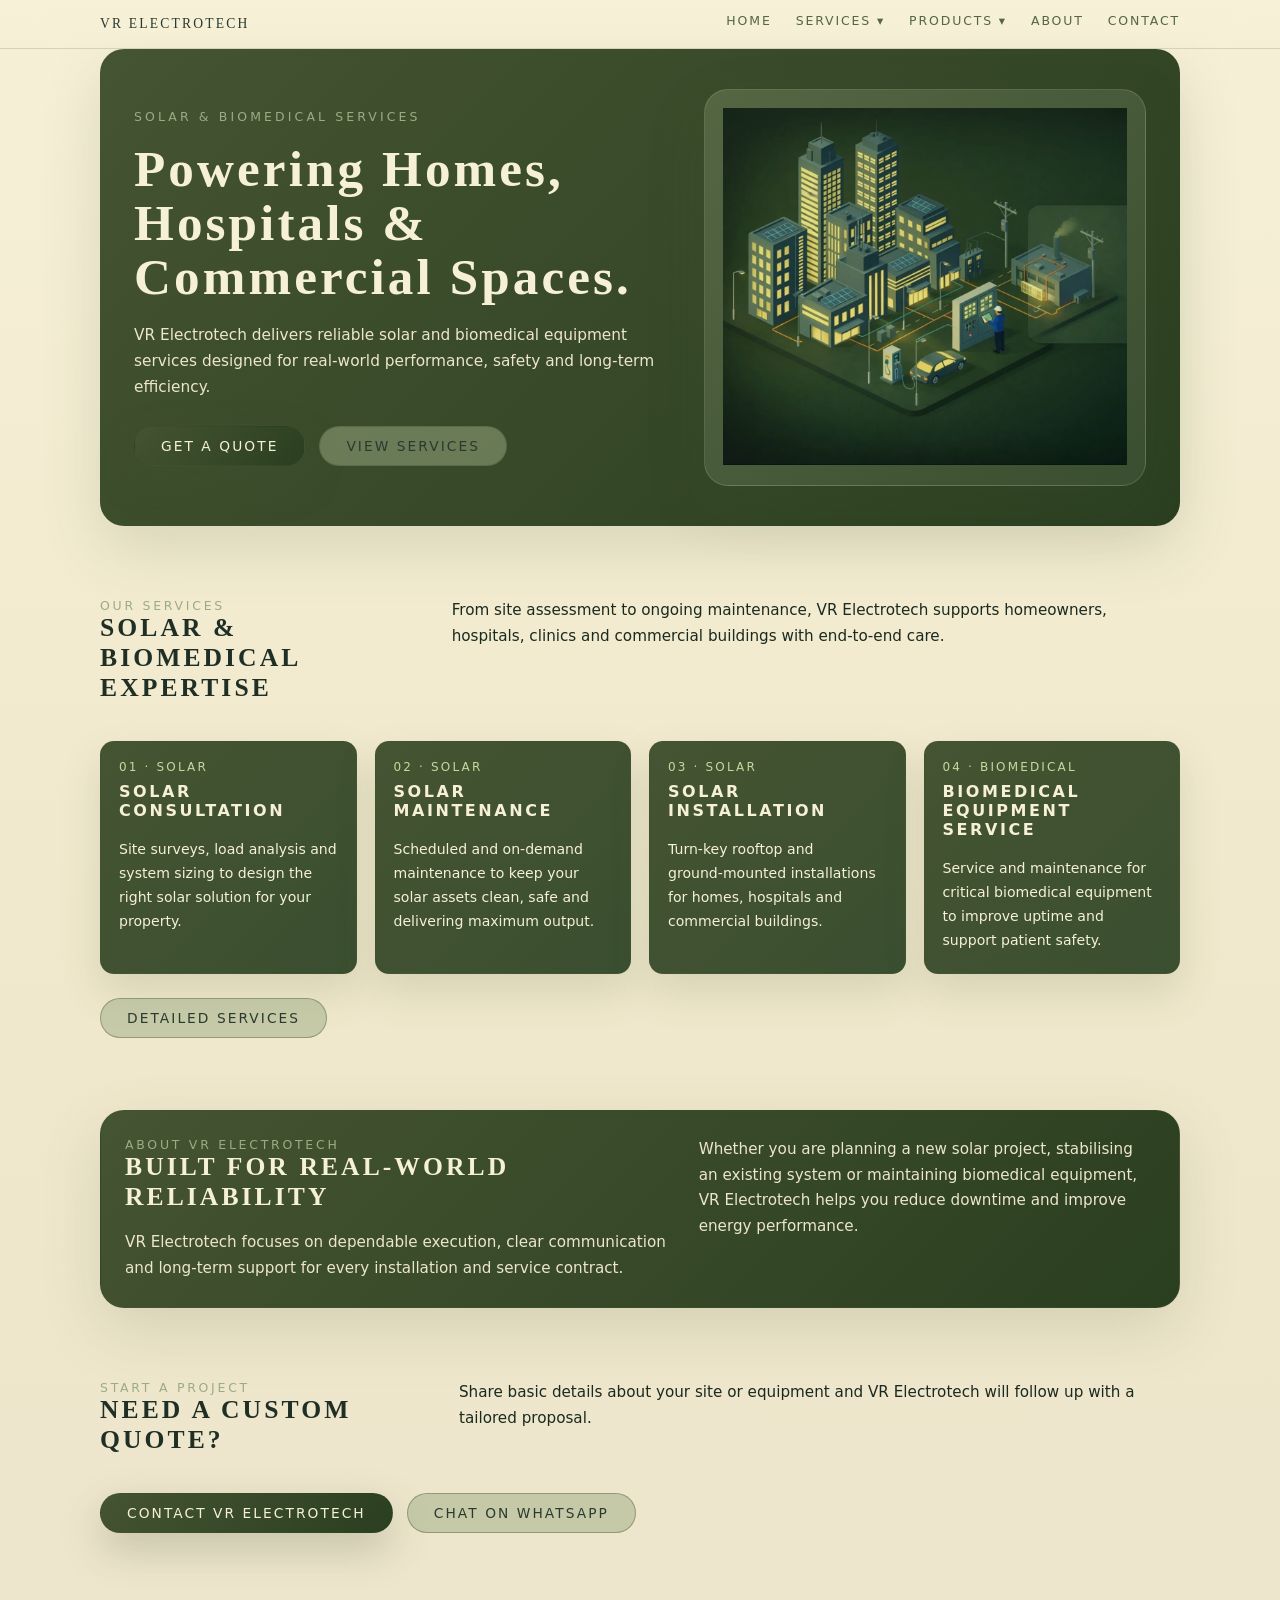
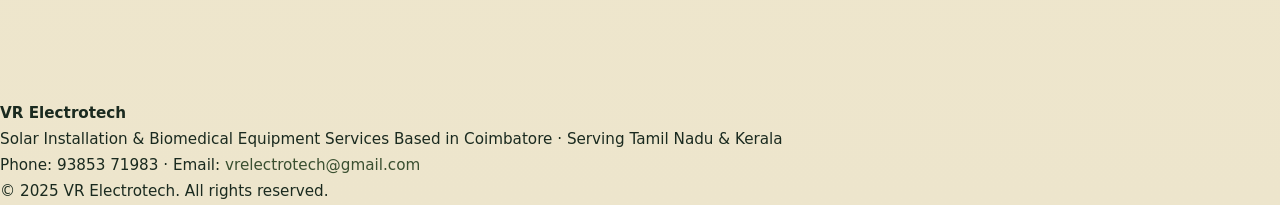
==== index.html @ 3f58ce90 "Update index.html" ====
<!DOCTYPE html>
<html lang="en">
<head>
  <meta charset="UTF-8">
  <title>VR Electrotech | Solar & Biomedical Services</title>
  <meta name="description" content="VR Electrotech is a Coimbatore-based company providing professional solar panel installation, solar maintenance, and biomedical equipment servicing across Tamil Nadu and Kerala.">

<meta name="robots" content="index, follow">

<link rel="stylesheet" href="style.css">
</head>
  <script defer src="/_vercel/insights/script.js"></script>
<body>
  <header>
     <nav>
  <a href="/">VR ELECTROTECH</a>

  <button class="menu-toggle">☰</button>

  <ul> 
    <li><a href="index.html#hero">Home</a></li>

    <!-- Services dropdown -->
    <li class="nav-has-dropdown">
      <a href="index.html#services">Services ▾</a>
      <ul class="nav-dropdown">
        <li><a href="services.html#solar-consultation">Solar Consultation</a></li>
        <li><a href="services.html#solar-maintenance">Solar Maintenance</a></li>
        <li><a href="services.html#solar-installation">Solar Installation</a></li>
        <li><a href="services.html#biomedical-service">Biomedical Equipment Service</a></li>
      </ul>
    </li>

    <!-- Products dropdown -->
    <li class="nav-has-dropdown">
      <a href="products.html">Products ▾</a>
      <ul class="nav-dropdown">
        <li><a href="products.html#solar-power-plant">Solar Power Plant</a></li>
        <li><a href="products.html#solar-panels">Solar Panels</a></li>
        <li><a href="products.html#solar-inverters">Solar Inverters</a></li>
        <li><a href="products.html#hybrid-offgrid">Hybrid / Off-grid Inverters</a></li>
        <li><a href="products.html#mounting-structures">Solar Mounting Structures</a></li>
        <li><a href="products.html#junction-boxes">Solar Junction Boxes</a></li>
        <li><a href="products.html#cables-wires">Cables and Wires</a></li>
        <li><a href="products.html#earthing-lightning">Earthing and Lighting Arrestors</a></li>
        <li><a href="products.html#batteries">Battery / Solar Batteries</a></li>
        <li><a href="products.html#accessories">Accessories</a></li>
      </ul>
    </li>

    <li><a href="index.html#about">About</a></li>
    <li><a href="index.html#contact">Contact</a></li>
  </ul>
</nav>

  </header>

  <main>
    <!-- HERO -->
    <section id="hero" class="reveal">
      <div>
        <div class="hero-text-eyebrow">Solar & Biomedical Services</div>
        <h1>Powering Homes, Hospitals & Commercial Spaces.</h1>
        <p class="hero-subtitle">
          VR Electrotech delivers reliable solar and biomedical equipment services
          designed for real-world performance, safety and long‑term efficiency.
        </p>
        <div class="hero-cta-row">
          <a href="contact.html" class="btn-primary">Get a quote</a>
          <a href="#services" class="btn-outline">View services</a>
        </div>
      </div>

      <div class="hero-media">
        <img src="images/Hero.jpeg" alt="Modern home with rooftop solar panels at dusk">
      </div>
    </section>

    <!-- SERVICES (CREAM PANEL) -->
    <section id="services" class="reveal section-light">
      <div class="section-header">
        <div>
          <div class="section-kicker">Our services</div>
          <h2>Solar & Biomedical Expertise</h2>
        </div>
        <p>
          From site assessment to ongoing maintenance, VR Electrotech supports
          homeowners, hospitals, clinics and commercial buildings with end‑to‑end care.
        </p>
      </div>

      <div class="services-grid">
        <article class="service-card">
          <div class="service-tagline">01 · Solar</div>
          <h3>Solar Consultation</h3>
          <p>
            Site surveys, load analysis and system sizing to design the right solar
            solution for your property.
          </p>
        </article>

        <article class="service-card">
          <div class="service-tagline">02 · Solar</div>
          <h3>Solar Maintenance</h3>
          <p>
            Scheduled and on‑demand maintenance to keep your solar assets clean,
            safe and delivering maximum output.
          </p>
        </article>

        <article class="service-card">
          <div class="service-tagline">03 · Solar</div>
          <h3>Solar Installation</h3>
          <p>
            Turn‑key rooftop and ground‑mounted installations for homes, hospitals
            and commercial buildings.
          </p>
        </article>

        <article class="service-card">
          <div class="service-tagline">04 · Biomedical</div>
          <h3>Biomedical Equipment Service</h3>
          <p>
            Service and maintenance for critical biomedical equipment to improve
            uptime and support patient safety.
          </p>
        </article>
      </div>

      <div style="margin-top:24px;">
        <a href="services.html" class="btn-outline">Detailed services</a>
      </div>
    </section>

    <!-- ABOUT PREVIEW (DARK PANEL) -->
    <section id="about" class="reveal">
      <div class="content-block">
        <div>
          <div class="section-kicker">About VR Electrotech</div>
          <h2>Built for Real‑world Reliability</h2>
          <p>
            VR Electrotech focuses on dependable execution, clear communication
            and long‑term support for every installation and service contract.
          </p>
        </div>
        <div>
          <p>
            Whether you are planning a new solar project, stabilising an existing
            system or maintaining biomedical equipment, VR Electrotech helps you
            reduce downtime and improve energy performance.
          </p>
        </div>
      </div>
    </section>

    <!-- CTA / CONTACT PREVIEW -->
    <section id="contact" class="reveal section-light">
      <div class="section-header">
        <div>
          <div class="section-kicker">Start a project</div>
          <h2>Need a custom quote?</h2>
        </div>
        <p>
          Share basic details about your site or equipment and VR Electrotech will
          follow up with a tailored proposal.
        </p>
      </div>
      <div class="hero-cta-row">
        <a href="contact.html" class="btn-primary">Contact VR Electrotech</a>
        <a href="https://wa.me/919385371983" target="_blank" rel="noopener" class="btn-outline">
          Chat on WhatsApp
        </a>
      </div>
    </section>
  </main>
 <script src="script.js"></script>
  
   
  <footer>

<p><strong>VR Electrotech</strong></p>

<p>
Solar Installation & Biomedical Equipment Services  
Based in Coimbatore · Serving Tamil Nadu & Kerala
</p>

<p>
Phone: 93853 71983 · Email: <a href="mailto:vrelectrotech@gmail.com">vrelectrotech@gmail.com</a>
</p>

<p>© 2025 VR Electrotech. All rights reserved.</p>

</footer>
 
  <script>
document.addEventListener("DOMContentLoaded", function () {

  const toggle = document.querySelector(".menu-toggle");
  const menu = document.querySelector("nav > ul");

  if(toggle && menu){
    toggle.addEventListener("click", function(){
      menu.classList.toggle("closed");
    });
  }

});
</script>
</body>
</html>
---- style.css ----
/* ===== Base reset ===== */
*,
*::before,
*::after {
  box-sizing: border-box;
  margin: 0;
  padding: 0;
}


/* ===== Color system (Cream + Deep Olive Green) ===== */
:root {
  /* Backgrounds - Light Cream */
  --bg: #F6F0D7;
  --bg-soft: #F0E8CC;
  --panel-light: #F6F0D7;
  --panel-soft: #EDE5CC;

  /* Cards - Deep Olive Green */
  --card: #455432;
  --card-soft: #556643;

  /* Accent */
  --accent: #9CAB84;
  --accent-soft: rgba(156, 171, 132, 0.16);

  /* Text */
  --text-main: #3a4942;
  --text-soft: #556643;
  --text-muted: #9CAB84;
  --text-dark: #2a3a2f;
  --text-strong: #1a2a1f;

  /* Borders & shapes */
  --border-subtle: rgba(69, 84, 50, 0.12);
  --radius-lg: 24px;
  --radius-md: 14px;
  --radius-pill: 999px;
  --shadow-soft: 0 22px 60px rgba(69, 84, 50, 0.15);
  --container: 1120px;
}


html {
  scroll-behavior: smooth;
}


body {
  font-family: system-ui, -apple-system, BlinkMacSystemFont, "SF Pro Text",
    "Segoe UI", sans-serif;
  background: linear-gradient(
    180deg,
    #F6F0D7 0%,
    #F0E8CC 55%,
    #EDE5CC 100%
  );
  color: var(--text-dark);
  min-height: 100vh;
}


/* ===== Layout ===== */
header {
  position: sticky;
  top: 0;
  z-index: 9999;
  backdrop-filter: blur(18px);
  background: linear-gradient(
    to bottom,
    rgba(246, 240, 215, 0.96),
    rgba(246, 240, 215, 0.8),
    transparent
  );
  border-bottom: 1px solid rgba(69, 84, 50, 0.2);
}


nav {
  max-width: var(--container);
  margin: 0 auto;
  padding: 12px 20px;
  display: flex;
  align-items: center;
  justify-content: flex-start;
}


nav > a {
  font-family: "Georgia", "Times New Roman", serif;
  letter-spacing: 0.18em;
  font-size: 0.9rem;
  text-transform: uppercase;
  color: var(--text-dark);
  text-decoration: none;
}


nav ul {
  list-style: none;
  display: flex;
  gap: 28px;
  font-size: 0.9rem;
}


nav ul li {
  position: relative;
}


nav ul a {
  color: #556643;
  text-decoration: none;
  position: relative;
  padding-bottom: 4px;
  text-transform: uppercase;
  letter-spacing: 0.15em;
  font-size: 0.78rem;
}


nav ul a::after {
  content: "";
  position: absolute;
  left: 0;
  bottom: 0;
  width: 0;
  height: 2px;
  background: linear-gradient(90deg, #556643, #9CAB84);
  transition: width 0.28s ease;
}


nav ul a:hover::after {
  width: 100%;
}


nav ul a.nav-active {
  color: #2A3F20;
}


nav ul a.nav-active::after {
  width: 100%;
}


/* ===== Nav dropdown (Services & Products) ===== */
.nav-has-dropdown {
  position: relative;
  z-index: 101;
  padding-bottom: 8px;
}


/* single, final definition of dropdown base styles */
.nav-has-dropdown > .nav-dropdown {
  position: absolute;
  top: 100%;
  left: 0;
  background: #F6F0D7;
  border-radius: 10px;
  box-shadow: 0 14px 35px rgba(69, 84, 50, 0.15);
  padding: 10px 0;
  list-style: none;
  min-width: 220px;
  border: 1px solid rgba(69, 84, 50, 0.15);
  z-index: 10000;
  margin-top: 8px;
  overflow: visible;

  /* hover/visibility handling */
  display: block;        /* always in flow; we only fade it */
  opacity: 0;
  visibility: hidden;
  pointer-events: none;
  transition: opacity 0.2s ease, visibility 0.2s ease;
}


 


.nav-dropdown li {
  padding: 0;
}


.nav-dropdown a {
  display: block;
  padding: 10px 18px;
  color: #2a3a2f;
  font-size: 0.8rem;
  letter-spacing: 0.08em;
  text-transform: none;
  text-decoration: none;
  transition: background 0.15s ease;
}


.nav-dropdown a::after {
  content: none !important;
}


.nav-dropdown a:hover {
  background: #F0E8CC;
  color: #2A3F20;
}


main {
  max-width: var(--container);
  margin: 0 auto 72px;
  padding: 0 20px 40px;
  position: relative;
  z-index: 1;
  overflow: visible;
}


section {
  margin-bottom: 72px;
  position: relative;
  z-index: 1;
  overflow: visible;
}


/* ===== Hero (olive green block on cream) ===== */
#hero {
  display: grid;
  grid-template-columns: minmax(0, 1.2fr) minmax(0, 1fr);
  gap: 40px;
  align-items: center;
  background: linear-gradient(135deg, #455432 0%, #2A3F20 100%);
  border-radius: var(--radius-lg);
  padding: 40px 34px;
  color: #F6F0D7;
  box-shadow: var(--shadow-soft);
}


.hero-text-eyebrow {
  font-size: 0.78rem;
  letter-spacing: 0.25em;
  text-transform: uppercase;
  color: #9CAB84;
  margin-bottom: 18px;
}


h1 {
  font-family: "Georgia", "Times New Roman", serif;
  font-size: clamp(2.7rem, 4vw, 3.6rem);
  line-height: 1.05;
  letter-spacing: 0.06em;
  margin-bottom: 18px;
  color: #F6F0D7;
}


.hero-subtitle {
  font-size: 0.96rem;
  color: #EDE5CC;
  max-width: 34rem;
  line-height: 1.7;
  margin-bottom: 26px;
}


.hero-cta-row {
  display: flex;
  flex-wrap: wrap;
  gap: 14px;
  align-items: center;
}


/* Hero media card */
.hero-media {
  border-radius: var(--radius-lg);
  overflow: hidden;
  background: linear-gradient(135deg, #556643 0%, #3A4F30 100%);
  border: 1px solid rgba(246, 240, 215, 0.15);
  box-shadow: var(--shadow-soft);
  min-height: 260px;
  display: flex;
  align-items: flex-end;
  padding: 18px 18px 20px;
}


.hero-media img {
  width: 100%;
  height: 100%;
  object-fit: cover;
  opacity: 0.88;
}


/* ===== Headings & text ===== */
h2 {
  font-family: "Georgia", "Times New Roman", serif;
  font-size: 1.6rem;
  letter-spacing: 0.12em;
  text-transform: uppercase;
  margin-bottom: 18px;
  color: #2a3a2f;
}


h3 {
  font-size: 1rem;
  letter-spacing: 0.16em;
  text-transform: uppercase;
  margin-bottom: 10px;
  color: #2a3a2f;
}


p {
  font-size: 0.95rem;
  line-height: 1.7;
  color: var(--text-strong);
}


/* Links (Gmail, nav, etc.) with underline animation */
a {
  color: #3A4F30;
  text-decoration: none;
  position: relative;
  transition: color 0.2s ease;
}


a::after {
  content: "";
  position: absolute;
  left: 0;
  bottom: -2px;
  width: 0;
  height: 1px;
  background: currentColor;
  transition: width 0.2s ease;
}


a:hover {
  color: #455432;
}


a:hover::after {
  width: 100%;
}


/* ===== Buttons with micro-interactions ===== */
.btn-primary,
.btn-outline {
  position: relative;
  display: inline-flex;
  align-items: center;
  justify-content: center;
  padding: 11px 26px;
  border-radius: var(--radius-pill);
  font-size: 0.86rem;
  letter-spacing: 0.15em;
  text-transform: uppercase;
  border: 1px solid transparent;
  text-decoration: none;
  cursor: pointer;
  transition:
    transform 0.22s ease,
    box-shadow 0.22s ease,
    background 0.22s ease,
    color 0.22s ease;
  overflow: hidden;
}


/* Glow / lift on hover */
.btn-primary {
  background: linear-gradient(135deg, #455432, #2A3F20);
  color: #F6F0D7;
  box-shadow: 0 16px 40px rgba(69, 84, 50, 0.25);
}


.btn-primary::after {
  content: "";
  position: absolute;
  inset: 0;
  background: radial-gradient(circle at 0 0, rgba(246, 240, 215, 0.2), transparent 55%);
  opacity: 0;
  transition: opacity 0.25s ease;
}


.btn-primary:hover {
  transform: translateY(-2px) scale(1.01);
  box-shadow: 0 22px 60px rgba(69, 84, 50, 0.3);
}


.btn-primary:hover::after {
  opacity: 1;
}


/* Outline button with soft fill on hover */
.btn-outline {
  background: rgba(156, 171, 132, 0.5);
  color: #2a3a2f;
  border-color: rgba(69, 84, 50, 0.4);
  box-shadow: 0 0 0 0 rgba(69, 84, 50, 0.05);
}


.btn-outline:hover {
  background: rgba(156, 171, 132, 0.8);
  border-color: rgba(69, 84, 50, 0.7);
  transform: translateY(-1px);
  box-shadow: 0 14px 30px rgba(69, 84, 50, 0.15);
}


/* ===== Services grid (olive green cards) ===== */
.services-grid {
  display: grid;
  grid-template-columns: repeat(4, minmax(0, 1fr));
  gap: 18px;
}


.service-card {
  background: linear-gradient(135deg, #455432 0%, #3A4F30 100%);
  border-radius: var(--radius-md);
  border: 1px solid rgba(69, 84, 50, 0.3);
  padding: 18px 18px 20px;
  display: flex;
  flex-direction: column;
  gap: 8px;
  position: relative;
  overflow: hidden;
  color: #F6F0D7;
  box-shadow: 0 18px 40px rgba(69, 84, 50, 0.15);
  transition: transform 0.22s ease, box-shadow 0.22s ease, border-color 0.22s ease;
}


.service-card::before {
  content: "";
  position: absolute;
  inset: -30%;
  background: radial-gradient(circle at top left, rgba(246, 240, 215, 0.1), transparent 55%);
  opacity: 0;
  transition: opacity 0.3s ease;
}


.service-card:hover::before {
  opacity: 1;
}


/* card hover motion */
.service-card:hover {
  transform: translate3d(0, -3px, 0) scale(1.02);
  box-shadow: 0 26px 60px rgba(69, 84, 50, 0.25);
  border-color: rgba(156, 171, 132, 0.4);
}


/* brighter service headings & tags */
.service-card h3 {
  color: #F6F0D7;
}


.service-card p {
  font-size: 0.88rem;
  color: #F6F0D7;
}


.service-card ul {
  margin-top: 6px;
  padding-left: 18px;
  font-size: 0.85rem;
  color: #F6F0D7;
}


.service-card li {
  margin-bottom: 4px;
}


.service-tagline {
  font-size: 0.75rem;
  letter-spacing: 0.18em;
  text-transform: uppercase;
  color: #C5D89D;
}


/* ===== Dark content blocks for about / contact panels ===== */
.content-block {
  background: linear-gradient(135deg, #455432 0%, #2A3F20 100%);
  border-radius: var(--radius-lg);
  border: 1px solid rgba(69, 84, 50, 0.3);
  padding: 26px 24px;
  display: grid;
  grid-template-columns: minmax(0, 1.2fr) minmax(0, 1fr);
  gap: 26px;
  color: #F6F0D7;
  box-shadow: var(--shadow-soft);
}


.content-block p,
.content-block li {
  color: #F6F0D7;
}


/* ===== Section header utility ===== */
.section-header {
  display: flex;
  justify-content: space-between;
  align-items: flex-start;
  margin-bottom: 20px;
  gap: 18px;
}


.section-kicker {
  font-size: 0.78rem;
  letter-spacing: 0.22em;
  text-transform: uppercase;
  color: var(--text-muted);
}


/* ===== Forms ===== */
form {
  display: grid;
  gap: 16px;
  max-width: 520px;
  margin-top: 12px;
}


/* OPTIONAL: if your product page has a wrapper, keep it below header */
.product-page,
.product-wrapper,
.product-section {
  position: relative;
  z-index: 1;
  overflow: visible;
}


 


/* ===== Form label visibility fix (ONLY labels) ===== */
label {
  color: #3a4942;
}


/* ===== Contact page text visibility — FINAL FIX (TEXT ONLY) ===== */

/* Form labels */
label {
  color: #2a3a2f;
}


/* Right-side contact text (phone, email, location) */
.content-block p,
.content-block li,
.content-block a {
  color: #2a3a2f;
}


/* Section headings like SEND A MESSAGE / DIRECT CONTACT */
section h2,
section h3 {
  color: #1f2f25;
}


/* ===== Contact form alignment fix ===== */
form {
  display: grid;
  grid-template-columns: 160px 1fr;
  gap: 16px 18px;
  align-items: center;
}


/* Labels */
form label {
  justify-self: start;
}


/* Inputs, selects, textarea */
form input,
form select,
form textarea {
  width: 100%;
  justify-self: stretch;
}


/* Make textarea span full width */
form textarea {
  grid-column: 2 / -1;
  min-height: 120px;
}


/* Project Details label aligns with textarea top */
form label[for*="message"],
form label[for*="project"] {
  align-self: start;
  margin-top: 6px;
}


/* Button spans full width */
form button,
form .btn-primary {
  grid-column: 1 / -1;
  margin-top: 12px;
}


/* ===== FINAL dropdown stability override ===== */

 


/* ===== ABOUT section text contrast fix ===== */
#about,
#about h1,
#about h2,
#about h3 {
  color: #F6F0D7;
}


#about p {
  color: #EDE5CC;
}


/* =========================================================
   PRODUCTS – 4-COLUMN INTERACTIVE GRID
========================================================= */

/* Category block wrapper on products.html */
.product-section {
  margin-bottom: 56px;
}

/* Category heading + short text */
.product-section-header {
  display: flex;
  justify-content: space-between;
  align-items: flex-end;
  gap: 16px;
  margin-bottom: 20px;
}

.product-section-header h2 {
  margin-bottom: 4px;
}

/* 4-column grid desktop, responsive below */
.products-grid {
  display: grid;
  grid-template-columns: repeat(4, minmax(0, 1fr));
  gap: 22px;
}

/* Product card tile */
.product-card {
  background: #F6F0D7;
  border-radius: 18px;
  border: 1px solid rgba(69, 84, 50, 0.18);
  overflow: hidden;
  box-shadow: 0 8px 24px rgba(69, 84, 50, 0.14);
  display: flex;
  flex-direction: column;
  transition:
    transform 0.22s ease,
    box-shadow 0.22s ease,
    border-color 0.22s ease,
    translate 0.22s ease;
}

/* Hover interaction: lift + slight scale */
.product-card:hover {
  transform: scale(1.02);
  translate: 0 -4px;
  box-shadow: 0 18px 40px rgba(69, 84, 50, 0.26);
  border-color: rgba(156, 171, 132, 0.6);
}

/* Image area at top of card */
.product-image {
  width: 100%;
  aspect-ratio: 4 / 3;
  background: #C5D89D;
  overflow: hidden;
}

.product-image img {
  width: 100%;
  height: 100%;
  object-fit: cover;
  display: block;
  transition: transform 0.4s ease;
}

/* Slight zoom on hover */
.product-card:hover .product-image img {
  transform: scale(1.06);
}

/* Card body (title + description + button) */
.product-body {
  padding: 14px 16px 16px;
  display: flex;
  flex-direction: column;
  gap: 8px;
}

.product-title {
  font-size: 0.95rem;
  letter-spacing: 0.06em;
  text-transform: uppercase;
  color: #2a3a2f;
}

.product-desc {
  font-size: 0.88rem;
  color: #3a4942;
}

/* Get quote button styled as primary CTA */
.product-body .product-whatsapp-btn {
  margin-top: 8px;
  align-self: flex-start;
  padding: 8px 18px;
  font-size: 0.75rem;
}

/* Responsive: 2 columns on tablet, 1 on mobile */
@media (max-width: 960px) {
  .products-grid {
    grid-template-columns: repeat(2, minmax(0, 1fr));
  }
}

@media (max-width: 640px) {
  .products-grid {
    grid-template-columns: 1fr;
  }
}

/* =========================================================
   QUOTE MODALS (OVERRIDES ONLY – DO NOT TOUCH OTHER FORMS)
========================================================= */

/* Modal backdrop */
.quote-modal {
  position: fixed;
  inset: 0;
  background: rgba(42, 63, 32, 0.55);
  display: none;
  justify-content: center;
  align-items: center;
  z-index: 10000;
}

/* Modal box */
.quote-modal-content {
  background: var(--panel-light);
  border-radius: var(--radius-md);
  box-shadow: var(--shadow-soft);
  padding: 22px 22px 24px;
  width: 100%;
  max-width: 460px;
  position: relative;
}

/* Modal heading */
.quote-modal-content h3 {
  margin-bottom: 14px;
  font-size: 1rem;
  letter-spacing: 0.14em;
  text-transform: uppercase;
  color: var(--text-dark);
}

/* Close button */
.quote-close {
  position: absolute;
  top: 12px;
  right: 14px;
  font-size: 22px;
  cursor: pointer;
  color: var(--text-soft);
}

.quote-close:hover {
  color: var(--text-strong);
}

/* IMPORTANT: override global form grid INSIDE modals */
.quote-modal-content form {
  display: grid;
  grid-template-columns: 1fr;
  gap: 14px;
  margin-top: 6px;
}

/* Labels */
.quote-modal-content label {
  font-size: 0.85rem;
  color: var(--text-dark);
  display: flex;
  flex-direction: column;
  gap: 4px;
}

/* Inputs */
.quote-modal-content input,
.quote-modal-content select,
.quote-modal-content textarea {
  padding: 8px 10px;
  border-radius: 8px;
  border: 1px solid var(--border-subtle);
  font-size: 0.85rem;
  background: #fff;
}

/* Textarea */
.quote-modal-content textarea {
  min-height: 90px;
  resize: vertical;
}

/* Submit button full width */
.quote-modal-content button {
  width: 100%;
  margin-top: 8px;
}

/* ===== Mobile / Tablet Responsive Enhancements ===== */
@media (max-width: 900px) {

  /* Container spacing */
  main {
    margin: 20px auto 48px;
    padding: 0 16px 32px;
  }

  section {
    margin-bottom: 48px;
    padding: 0; /* you already add padding below for <=768px */
  }

  /* Hero: stack text + image */
  #hero {
    grid-template-columns: 1fr;
    padding: 26px 20px;
    text-align: left; /* or center if you prefer */
    gap: 22px;
  }

  .hero-cta-row {
    justify-content: flex-start;
  }

  /* Services: 2 columns on small tablets */
  .services-grid {
    grid-template-columns: repeat(2, minmax(0, 1fr));
  }

  /* Content blocks: stack columns */
  .content-block {
    grid-template-columns: 1fr;
  }

  .section-header {
    flex-direction: column;
    align-items: flex-start;
  }

  /* Contact form: single column */
  form {
    grid-template-columns: 1fr;
  }
  form textarea {
    grid-column: 1 / -1;
  }
  form button,
  form .btn-primary {
    grid-column: 1 / -1;
  }
}

@media (max-width: 640px) {

  /* Nav: stack logo and links, center them */
  nav {
    flex-direction: column;
    align-items: flex-start;
    gap: 10px;
  }

  nav ul {
    width: 100%;
    flex-direction: row;
    flex-wrap: wrap;
    gap: 12px;
  }

  nav ul li {
    margin-bottom: 0;
  }

  /* Hero headings smaller on very small phones */
  h1 {
    font-size: 1.8rem;
  }

  h2 {
    font-size: 1.3rem;
  }

  /* Services: 1 column on phones */
  .services-grid {
    grid-template-columns: 1fr;
  }

  /* Product grid (you already do this for 640px, keep it) */
  /* .products-grid { grid-template-columns: 1fr; } */
}


/* ===== Strong mobile layout (phones) ===== */
@media (max-width: 640px) {

  body {
    font-size: 15px;
  }

  header {
    position: static;           /* avoid sticky header eating space */
  }

  nav {
    max-width: 100%;
    padding: 12px 16px;
    flex-direction: column;
    align-items: flex-start;
    gap: 8px;
  }

  nav > a {
    font-size: 0.8rem;
    letter-spacing: 0.14em;
  }

  nav ul {
    width: 100%;
    flex-wrap: wrap;
    gap: 10px;
  }

  nav ul a {
    font-size: 0.7rem;
    letter-spacing: 0.12em;
    padding-bottom: 2px;
  }

  main {
    max-width: 100%;
    margin: 16px auto 40px;
    padding: 0 14px 32px;
  }

  section {
    margin-bottom: 40px;
    padding: 0;
  }

  /* Hero block: full‑width card with softer padding */
  #hero {
    grid-template-columns: 1fr;
    padding: 20px 16px 22px;
    gap: 18px;
    border-radius: 18px;
  }

  .hero-subtitle {
    font-size: 0.9rem;
  }

  .hero-cta-row {
    justify-content: flex-start;
    gap: 10px;
  }

  .btn-primary,
  .btn-outline {
    padding: 9px 18px;
    font-size: 0.7rem;
    letter-spacing: 0.12em;
  }

  /* Services: single column cards with tighter spacing */
  .services-grid {
    grid-template-columns: 1fr;
    gap: 12px;
  }

  .service-card {
    padding: 14px 14px 16px;
    border-radius: 14px;
  }

  /* Content blocks (about/contact) */
  .content-block {
    grid-template-columns: 1fr;
    padding: 18px 16px 20px;
    border-radius: 18px;
  }

  .section-header {
    flex-direction: column;
    gap: 10px;
  }

  h1 {
    font-size: 1.6rem;
  }

  h2 {
    font-size: 1.2rem;
  }

  h3 {
    font-size: 0.9rem;
    letter-spacing: 0.12em;
  }

  p {
    font-size: 0.9rem;
    line-height: 1.6;
  }

  /* Contact form: simple single column */
  form {
    grid-template-columns: 1fr;
    gap: 12px;
  }

  form label {
    font-size: 0.85rem;
  }

  form textarea {
    grid-column: 1 / -1;
    min-height: 110px;
  }

  form button,
  form .btn-primary {
    grid-column: 1 / -1;
    width: 100%;
  }
}
/* Desktop: keep hover behavior */
@media (min-width: 769px) {
  .nav-has-dropdown:hover > .nav-dropdown {
    opacity: 1;
    visibility: visible;
    pointer-events: auto;

  }
}

/* Mobile: show dropdown when parent has .open (from JS) */
@media (max-width: 768px) {
  .nav-has-dropdown > .nav-dropdown {
    position: static;          /* stack under link */
    margin-top: 6px;
    box-shadow: none;
    opacity: 0;
    visibility: hidden;
    pointer-events: none;

  }

  .nav-has-dropdown.open > .nav-dropdown {
    opacity: 1;
    visibility: visible;
    pointer-events: auto;
  }
}

/* ===== All desktop / laptop (including fullscreen) ===== */
@media (min-width: 769px) {
  header {
    position: sticky;
  }

  nav {
    max-width: var(--container);
    margin: 0 auto;
    padding: 12px 20px; /* slimmer than 18px */
    flex-direction: row;
    align-items: center;
    justify-content: flex-start;
  }

  nav > a {
    font-size: 0.85rem;
    letter-spacing: 0.16em;
  }

  nav ul {
    gap: 24px;
    margin-left: auto;
  }

  main {
    margin: 0 auto 56px;  /* less gap above hero */
  }
}

/* ===== Phones & small tablets ===== */
@media (max-width: 768px) {
  header {
    position: static;
  }

  nav {
    max-width: 100%;
    padding: 10px 14px;
    flex-direction: column;
    align-items: flex-start;
    gap: 4px;
  }

  nav > a {
    font-size: 0.8rem;
    letter-spacing: 0.14em;
  }

  nav ul {
    width: 100%;
    flex-wrap: nowrap;
    justify-content: flex-start;
    gap: 12px;
  }

  main {
    max-width: 100%;
    margin: 0px auto 40px;
    padding: 0 14px 32px;
  }
}
main > section:first-child {
  margin-top: 0;
}


/* ===== CLEAN MOBILE NAVBAR FIX ===== */

@media (max-width:768px){

  header{
    position:relative;
  }

  nav{
    display:flex;
    flex-direction:column;
    align-items:flex-start;
    padding:12px 16px;
    gap:6px;
  }

  nav > a{
    font-size:0.85rem;
    letter-spacing:0.15em;
  }

  nav ul{
    width:100%;
    display:flex;
    flex-wrap:wrap;
    gap:10px;
    margin:0;
    padding:0;
    justify-content:flex-start;
}

  nav ul li{
    flex:0 0 auto;
  }

  nav ul a{
    font-size:0.75rem;
    letter-spacing:0.12em;
  }

  main{
    margin-top:0 !important;
    padding-top:0 !important;
  }

}


/* ===== FINAL MOBILE FIX ===== */

@media (max-width:768px){

  header{
    position:relative;
  }

  nav{
    display:flex;
    flex-direction:column;
    align-items:flex-start;
    padding:10px 14px;
    gap:4px;
  }

  nav ul{
    width:100%;
    display:flex;
    flex-wrap:wrap;
    gap:8px;
    justify-content:flex-start;
  }

  nav ul li{
    flex:0 0 auto;
  }

  nav ul a{
    font-size:0.75rem;
  }

  main{
    margin-top:0 !important;
    padding-top:0 !important;
  }

}


/* ===== MOBILE NAVBAR HARD FIX ===== */

@media (max-width:768px){

  nav{
    flex-direction:column !important;
    align-items:flex-start !important;
    gap:4px !important;
    padding:10px 14px !important;
  }

  nav ul{
    display:flex !important;
    flex-wrap:wrap !important;
    gap:8px !important;
    justify-content:flex-start !important;
    width:100% !important;
  }

  nav ul li{
    flex:0 0 auto !important;
  }

  nav ul a{
    font-size:0.75rem !important;
  }

  main{
    margin-top:0 !important;
    padding-top:0 !important;
  }

}
@media (max-width:768px){

.nav-has-dropdown:hover > .nav-dropdown,
.nav-has-dropdown:focus-within > .nav-dropdown{
  opacity:1;
  visibility:visible;
  pointer-events:auto;
}

.nav-has-dropdown > .nav-dropdown{
  position:absolute;
  top:100%;
  left:0;
}

}
@media (max-width:768px){

.nav-has-dropdown > .nav-dropdown{
  position:absolute;
  top:100%;
  left:0;
  opacity:0;
  visibility:hidden;
  pointer-events:none;
}

.nav-has-dropdown:active > .nav-dropdown{
  opacity:1;
  visibility:visible;
  pointer-events:auto;
}

}

/* hide hamburger on desktop */
.menu-toggle{
  display:none;
}

/* mobile navbar */
@media (max-width:768px){

  .menu-toggle{
    display:block;
    font-size:24px;
    background:none;
    border:none;
    cursor:pointer;
    line-height:1;
    margin-left:auto;
  }

  nav{
    flex-wrap:wrap;
  }

  nav ul{
    width:100%;
    display:none;
    flex-direction:column;
    gap:10px;
    margin-top:10px;
  }

  nav ul.active{
    display:flex;
  }

}

/* ===== MOBILE MENU FIX ===== */

@media (max-width:768px){

  nav ul{
    display:none;
    flex-direction:column;
    gap:10px;
    width:100%;
  }

  nav ul.active{
    display:flex;
  }

}
/* ===== FORCE MOBILE MENU BEHAVIOR ===== */

@media (max-width:768px){

  /* hide menu by default */
  nav ul{
    display:none !important;
  }

  /* show when hamburger is clicked */
  nav ul.active{
    display:flex !important;
    flex-direction:column;
    gap:10px;
    width:100%;
  }

}


/* ===== MOBILE MENU TOGGLE ===== */

@media (max-width:768px){

nav ul{
  display:flex !important;
  flex-direction:column;
  gap:10px;
}

nav ul.closed{
  display:none !important;
}

}
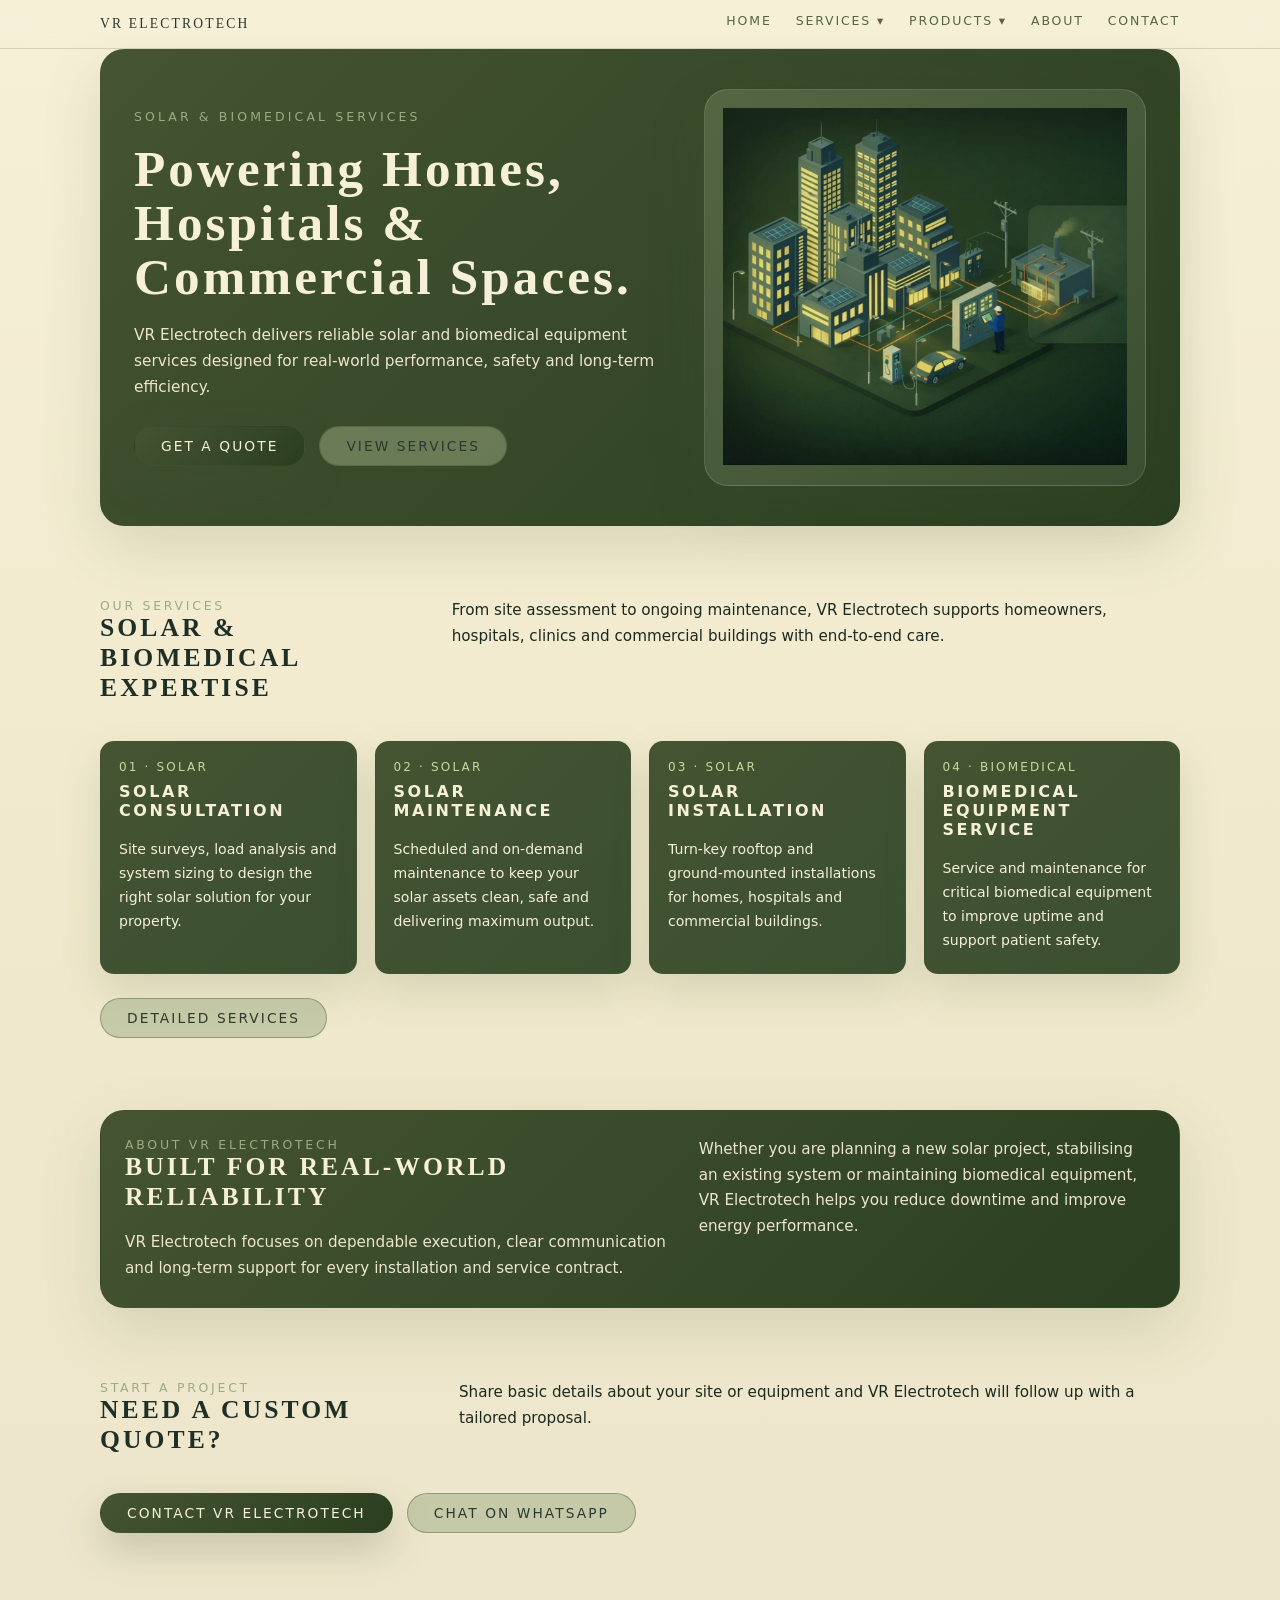
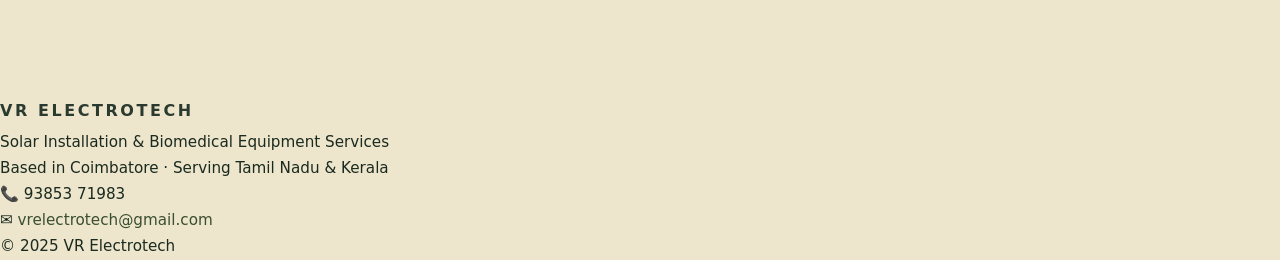
==== commit 70b5635c: "Update index.html" ====
--- a/index.html
+++ b/index.html
@@ -176,20 +176,26 @@
  <script src="script.js"></script>
   
    
-  <footer>
-
-<p><strong>VR Electrotech</strong></p>
-
-<p>
-Solar Installation & Biomedical Equipment Services  
-Based in Coimbatore · Serving Tamil Nadu & Kerala
-</p>
-
-<p>
-Phone: 93853 71983 · Email: <a href="mailto:vrelectrotech@gmail.com">vrelectrotech@gmail.com</a>
-</p>
-
-<p>© 2025 VR Electrotech. All rights reserved.</p>
+ <footer class="site-footer">
+
+<div class="footer-inner">
+
+<div class="footer-brand">
+<h3>VR Electrotech</h3>
+<p>Solar Installation & Biomedical Equipment Services</p>
+<p>Based in Coimbatore · Serving Tamil Nadu & Kerala</p>
+</div>
+
+<div class="footer-contact">
+<p>📞 93853 71983</p>
+<p>✉ <a href="mailto:vrelectrotech@gmail.com">vrelectrotech@gmail.com</a></p>
+</div>
+
+</div>
+
+<div class="footer-bottom">
+<p>© 2025 VR Electrotech</p>
+</div>
 
 </footer>
  
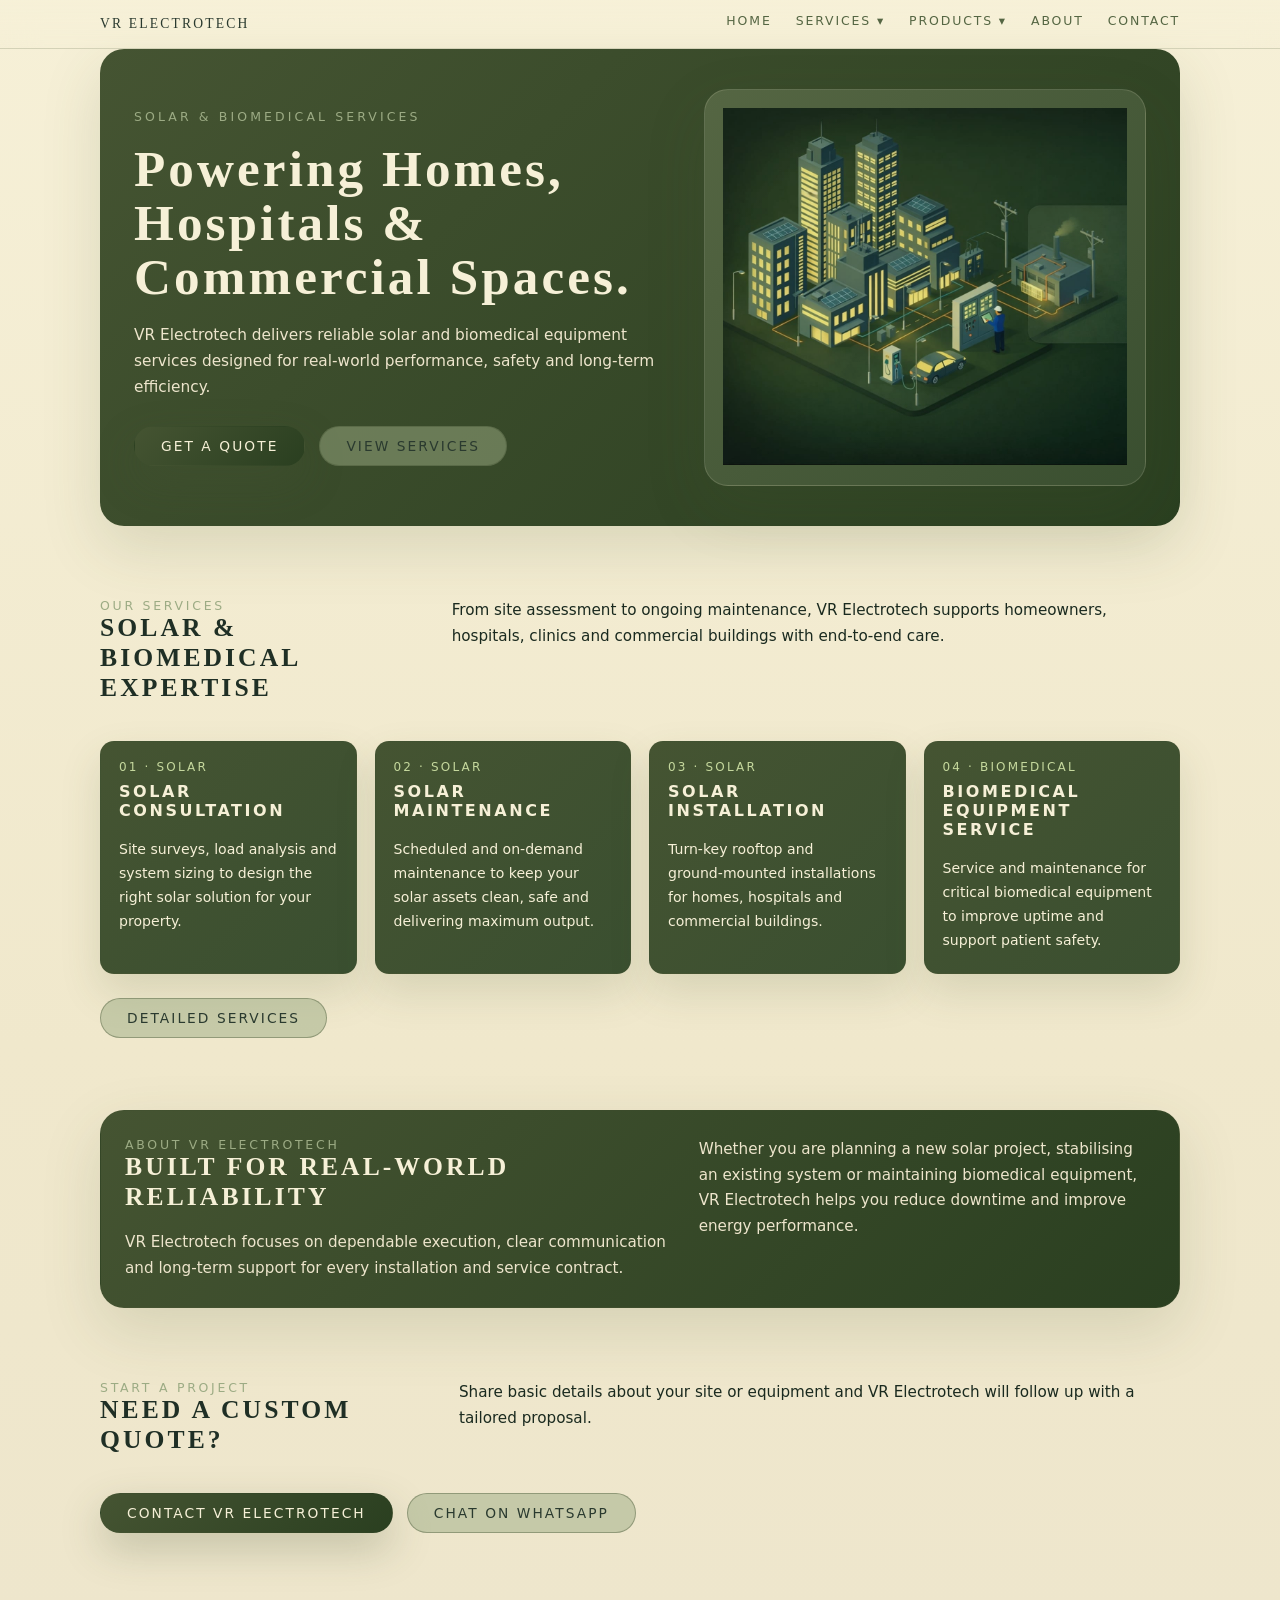
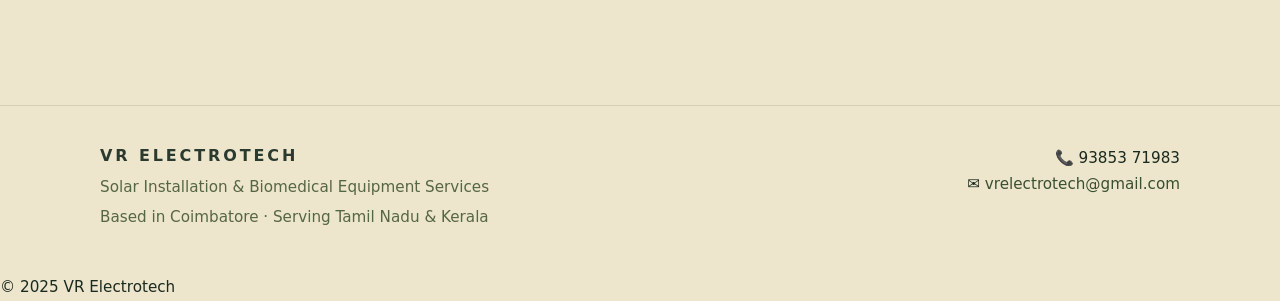
==== commit 6487dfd6: "Update index.html" ====
--- a/index.html
+++ b/index.html
@@ -193,8 +193,7 @@
 
 </div>
 
-<div class="footer-bottom">
-<p>© 2025 VR Electrotech</p>
+<p class="footer-copy">© 2025 VR Electrotech</p>
 </div>
 
 </footer>
--- a/style.css
+++ b/style.css
@@ -1433,3 +1433,46 @@
 }
 
 }
+
+
+
+
+
+/* ===== Footer layout fix ===== */
+
+.site-footer{
+border-top:1px solid rgba(69,84,50,0.15);
+margin-top:60px;
+}
+
+.footer-inner{
+max-width:1120px;     /* same width as your site container */
+margin:auto;
+padding:40px 20px;
+display:flex;
+flex-wrap:wrap;
+justify-content:space-between;
+gap:30px;
+}
+
+.footer-brand h3{
+letter-spacing:0.18em;
+margin-bottom:10px;
+}
+
+.footer-brand p{
+margin:4px 0;
+color:#556643;
+}
+
+.footer-contact{
+text-align:right;
+}
+
+.footer-bottom{
+text-align:center;
+padding:16px;
+font-size:0.85rem;
+color:#556643;
+border-top:1px solid rgba(69,84,50,0.12);
+}
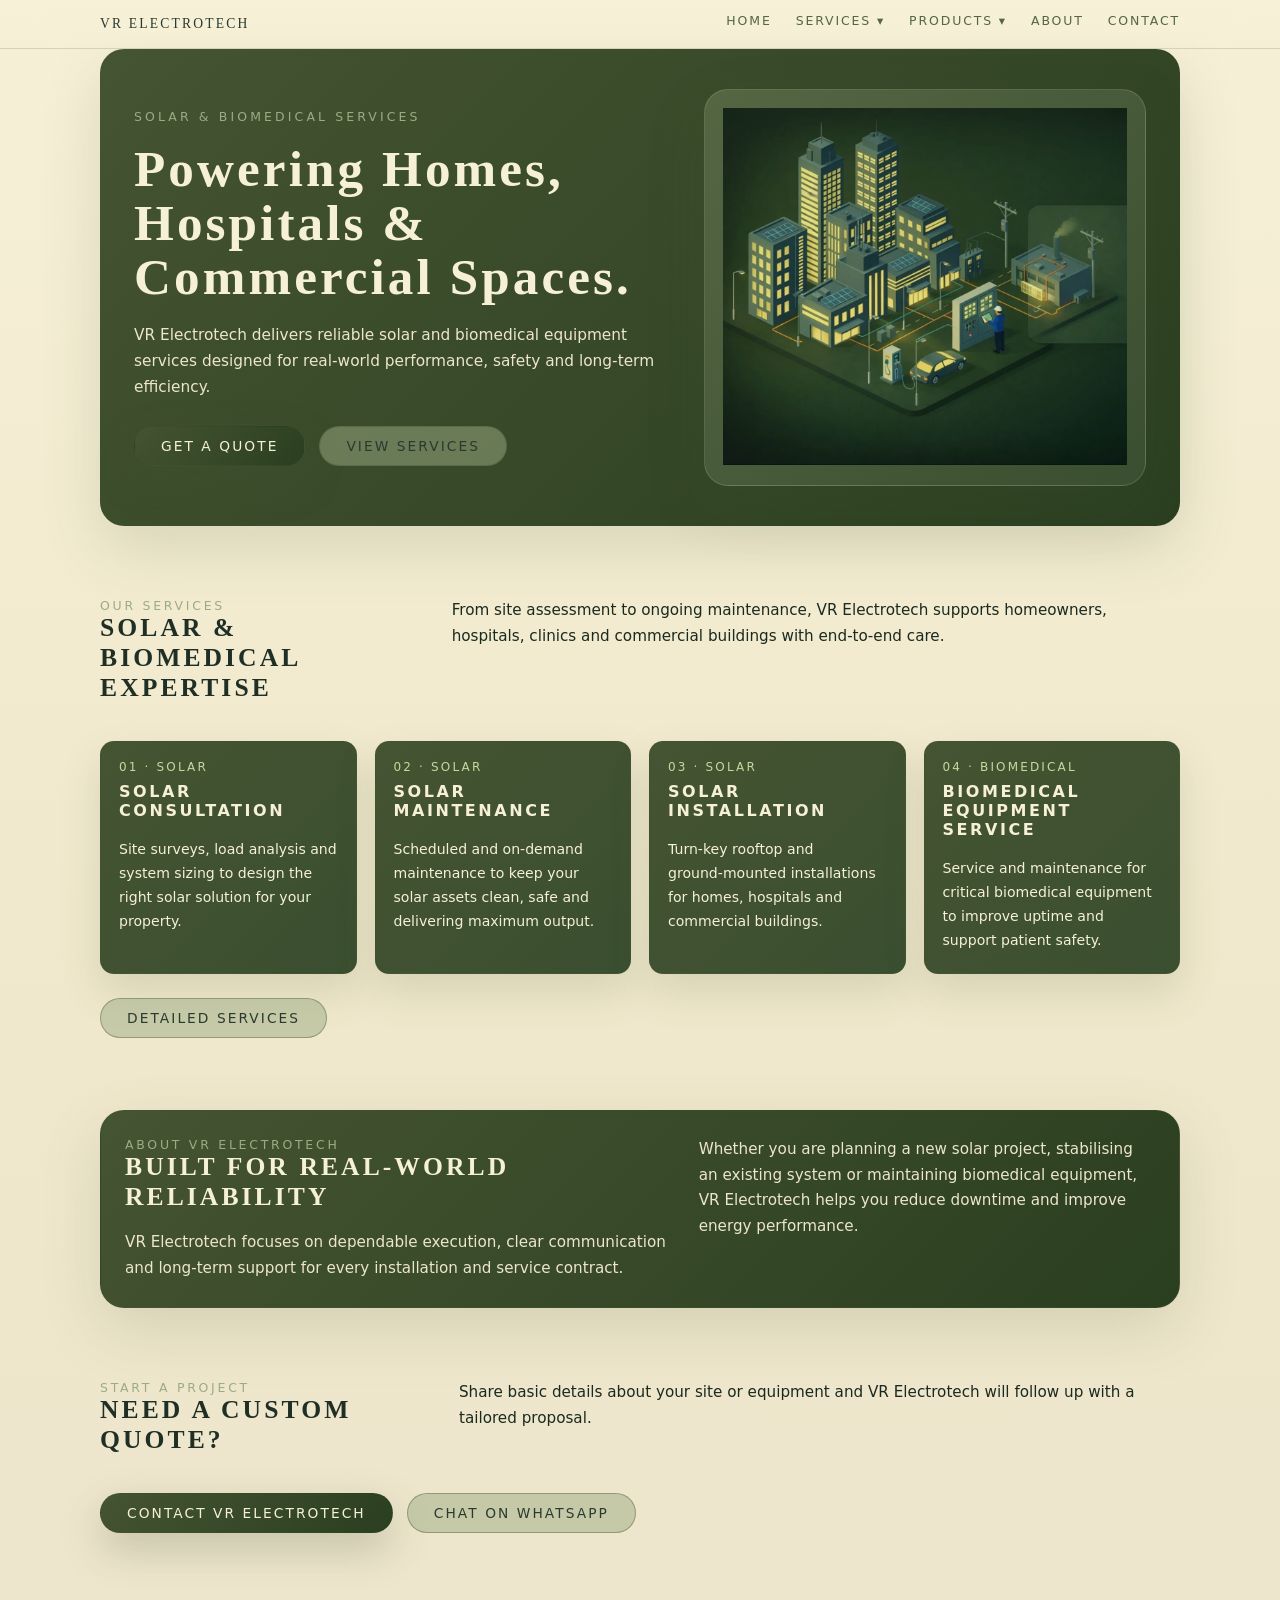
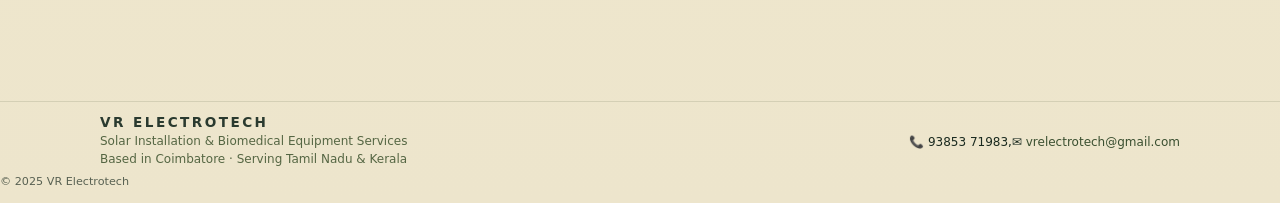
==== commit 3f6e561d: "Update index.html" ====
--- a/index.html
+++ b/index.html
@@ -187,8 +187,8 @@
 </div>
 
 <div class="footer-contact">
-<p>📞 93853 71983</p>
-<p>✉ <a href="mailto:vrelectrotech@gmail.com">vrelectrotech@gmail.com</a></p>
+<p>📞 93853 71983,✉ <a href="mailto:vrelectrotech@gmail.com">vrelectrotech@gmail.com</a></p>
+ 
 </div>
 
 </div>
--- a/style.css
+++ b/style.css
@@ -1438,41 +1438,47 @@
 
 
 
-/* ===== Footer layout fix ===== */
+ /* ===== Ultra-Compact Footer ===== */
 
 .site-footer{
 border-top:1px solid rgba(69,84,50,0.15);
-margin-top:60px;
+margin-top:30px;
+padding:12px 0;
 }
 
 .footer-inner{
-max-width:1120px;     /* same width as your site container */
+max-width:1120px;
 margin:auto;
-padding:40px 20px;
+padding:0 20px;
 display:flex;
-flex-wrap:wrap;
 justify-content:space-between;
-gap:30px;
-}
-
+align-items:center;
+gap:10px;
+}
+
+/* Left block */
 .footer-brand h3{
+font-size:0.85rem;
 letter-spacing:0.18em;
-margin-bottom:10px;
+margin:0 0 4px 0;
 }
 
 .footer-brand p{
-margin:4px 0;
+font-size:0.75rem;
+margin:2px 0;
+line-height:1.3;
 color:#556643;
 }
 
-.footer-contact{
-text-align:right;
-}
-
-.footer-bottom{
-text-align:center;
-padding:16px;
-font-size:0.85rem;
-color:#556643;
-border-top:1px solid rgba(69,84,50,0.12);
-}
+/* Right block */
+.footer-contact p{
+font-size:0.75rem;
+margin:2px 0;
+}
+
+/* Copyright */
+.footer-copy{
+font-size:0.7rem;
+margin-top:2px;
+opacity:0.7;
+}
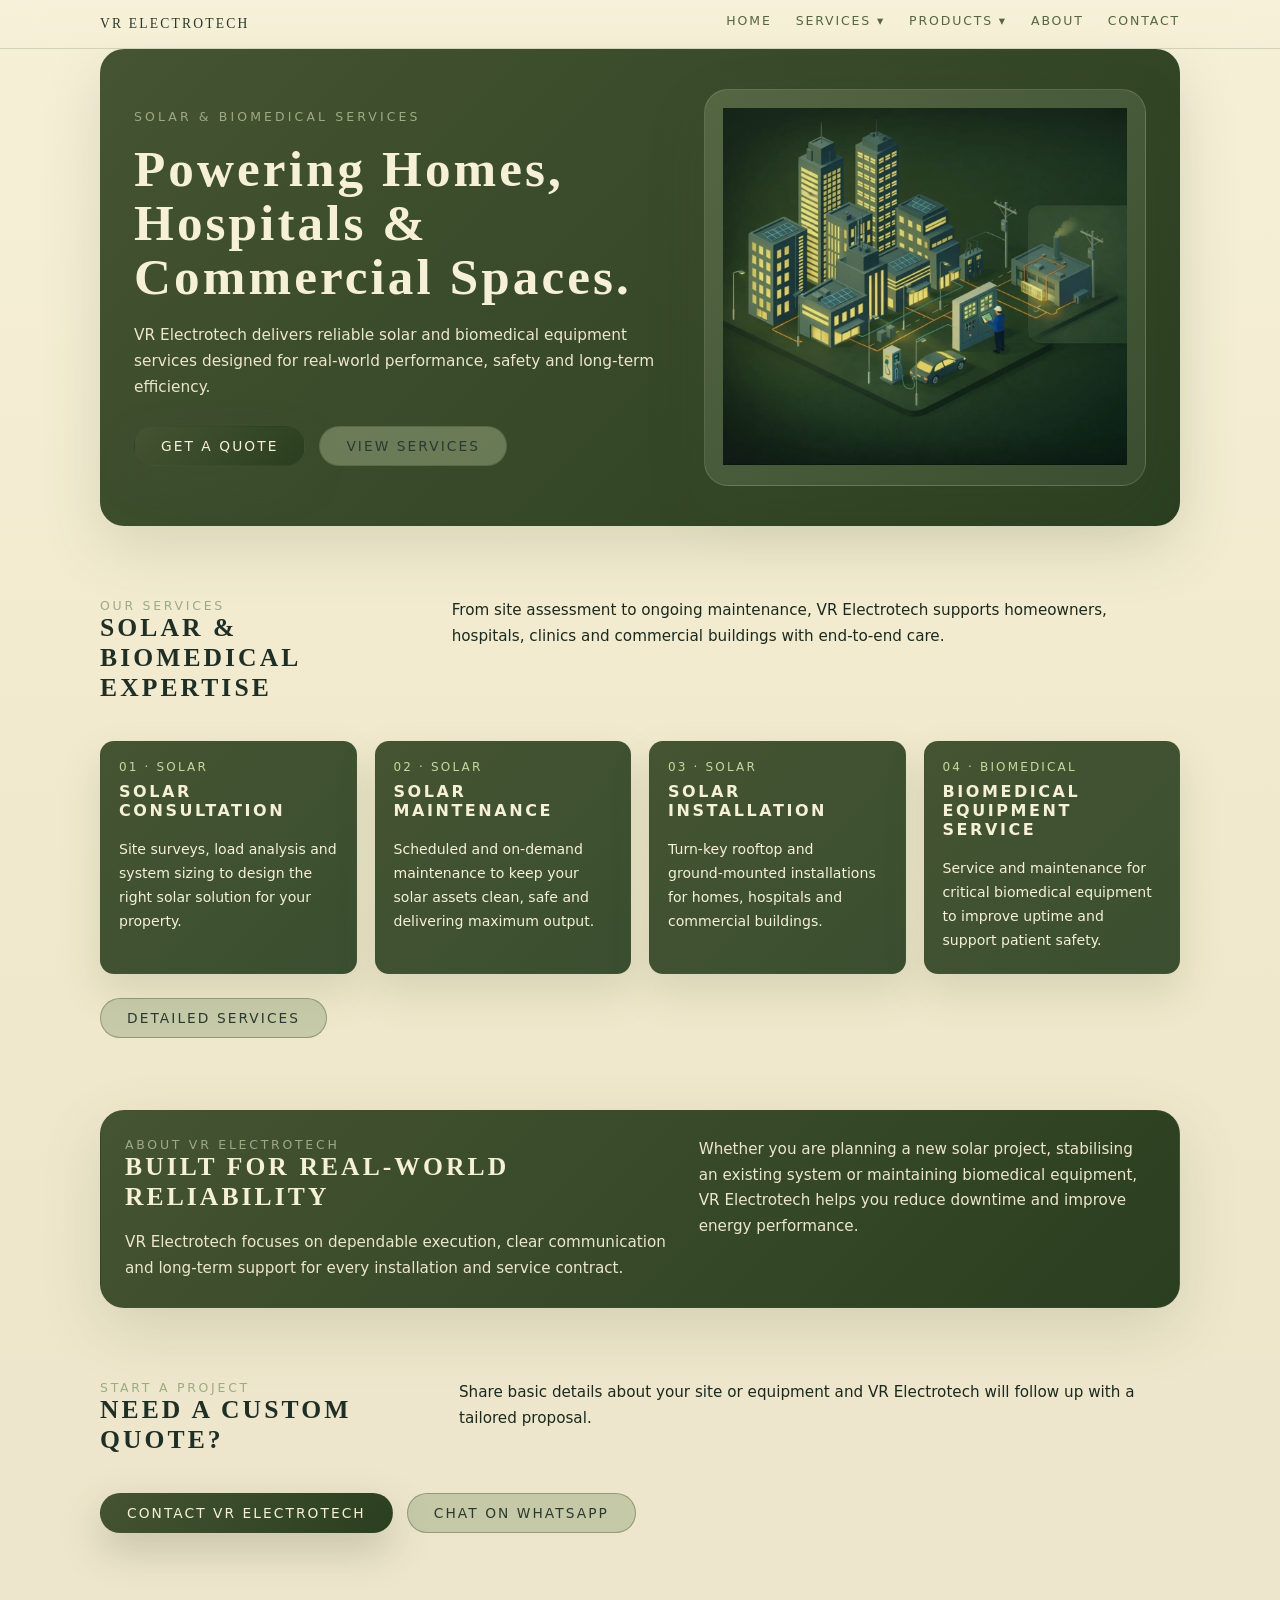
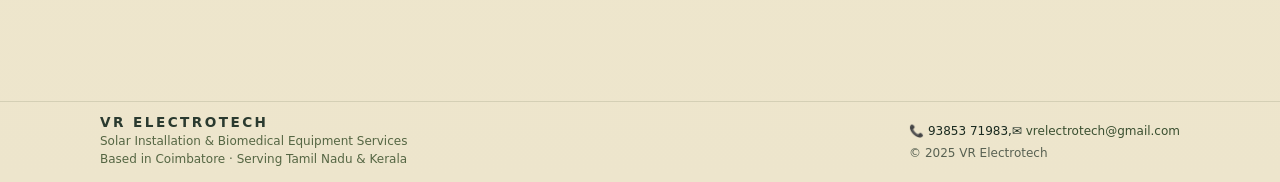
==== commit 71b66953: "Update index.html" ====
--- a/index.html
+++ b/index.html
@@ -188,12 +188,7 @@
 
 <div class="footer-contact">
 <p>📞 93853 71983,✉ <a href="mailto:vrelectrotech@gmail.com">vrelectrotech@gmail.com</a></p>
- 
-</div>
-
-</div>
-
-<p class="footer-copy">© 2025 VR Electrotech</p>
+ <p class="footer-copy">© 2025 VR Electrotech</p>
 </div>
 
 </footer>
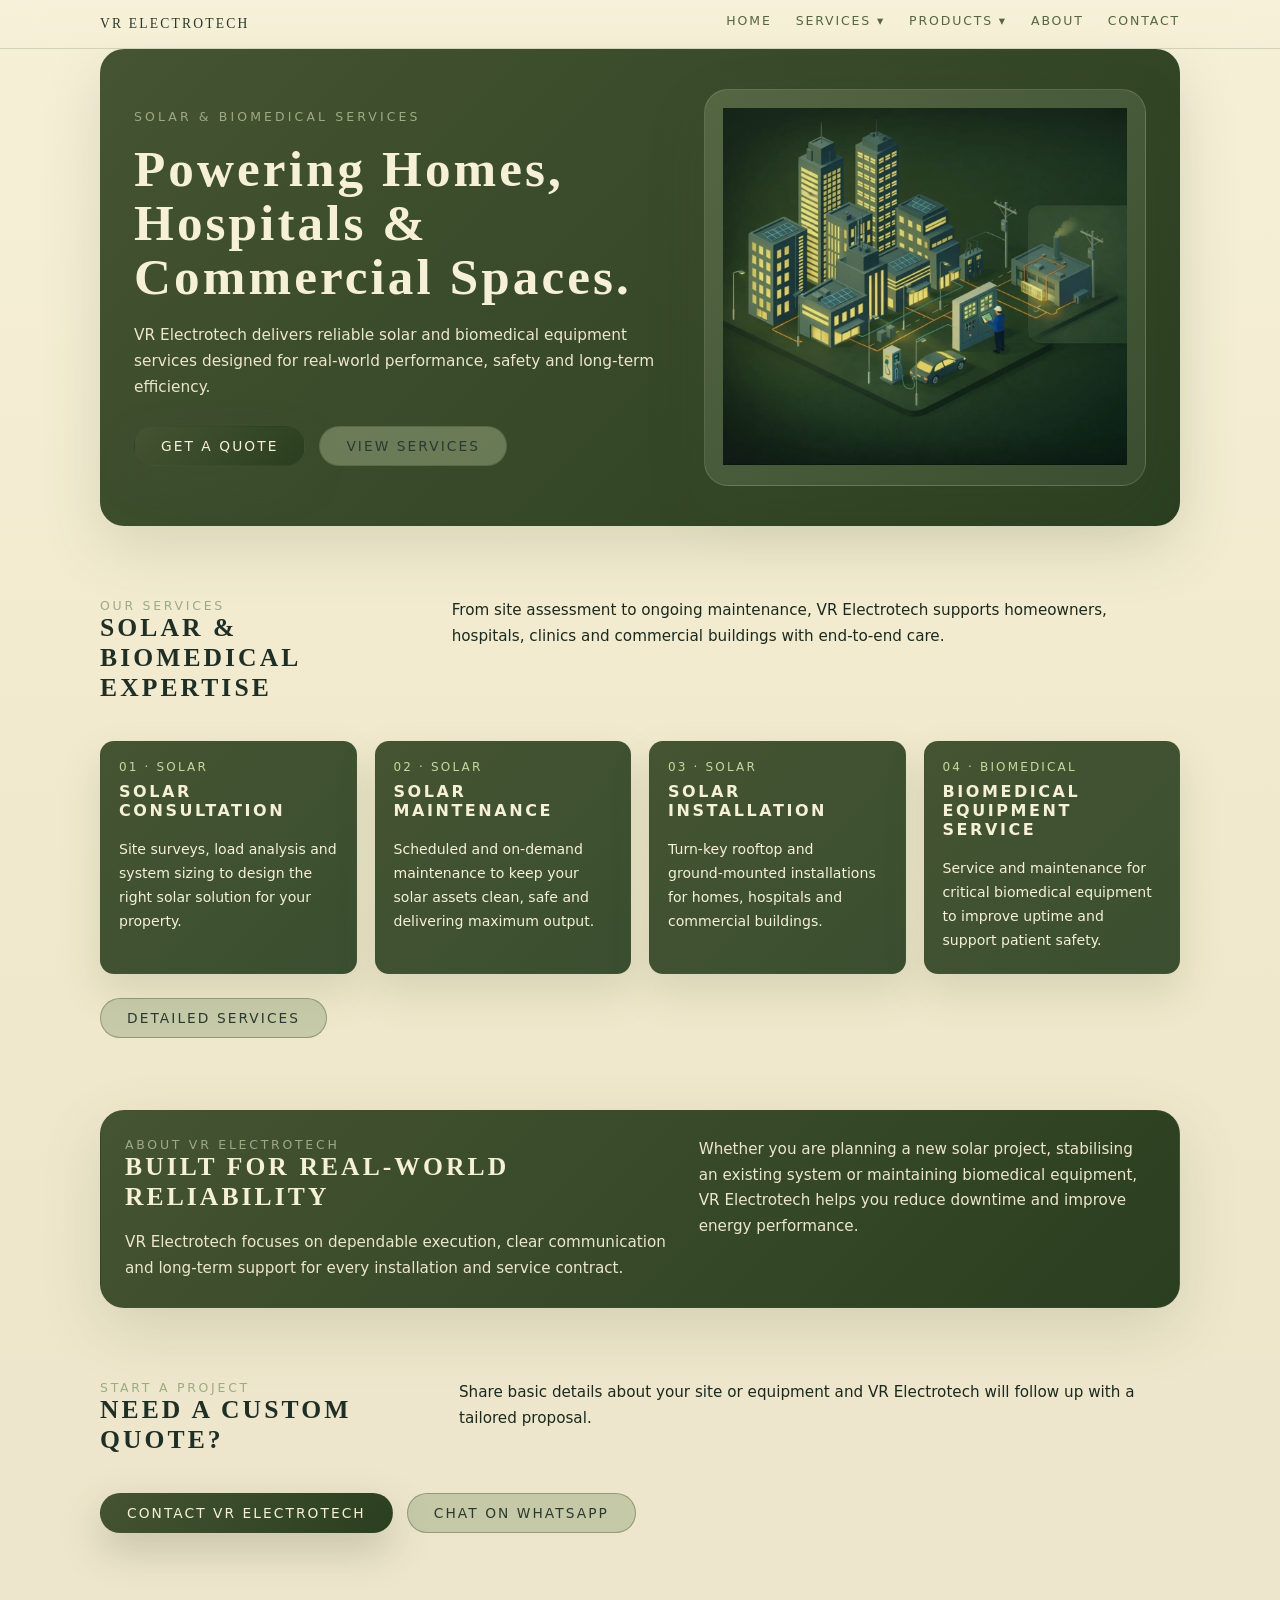
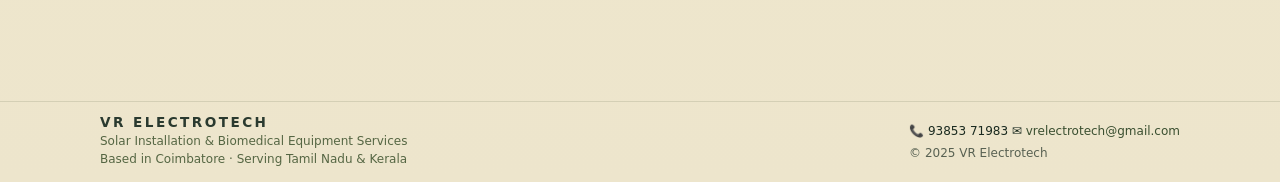
==== commit d946cc99: "Update index.html" ====
--- a/index.html
+++ b/index.html
@@ -187,7 +187,7 @@
 </div>
 
 <div class="footer-contact">
-<p>📞 93853 71983,✉ <a href="mailto:vrelectrotech@gmail.com">vrelectrotech@gmail.com</a></p>
+<p> 📞 93853 71983  ✉ <a href="mailto:vrelectrotech@gmail.com">vrelectrotech@gmail.com</a></p>
  <p class="footer-copy">© 2025 VR Electrotech</p>
 </div>
 
